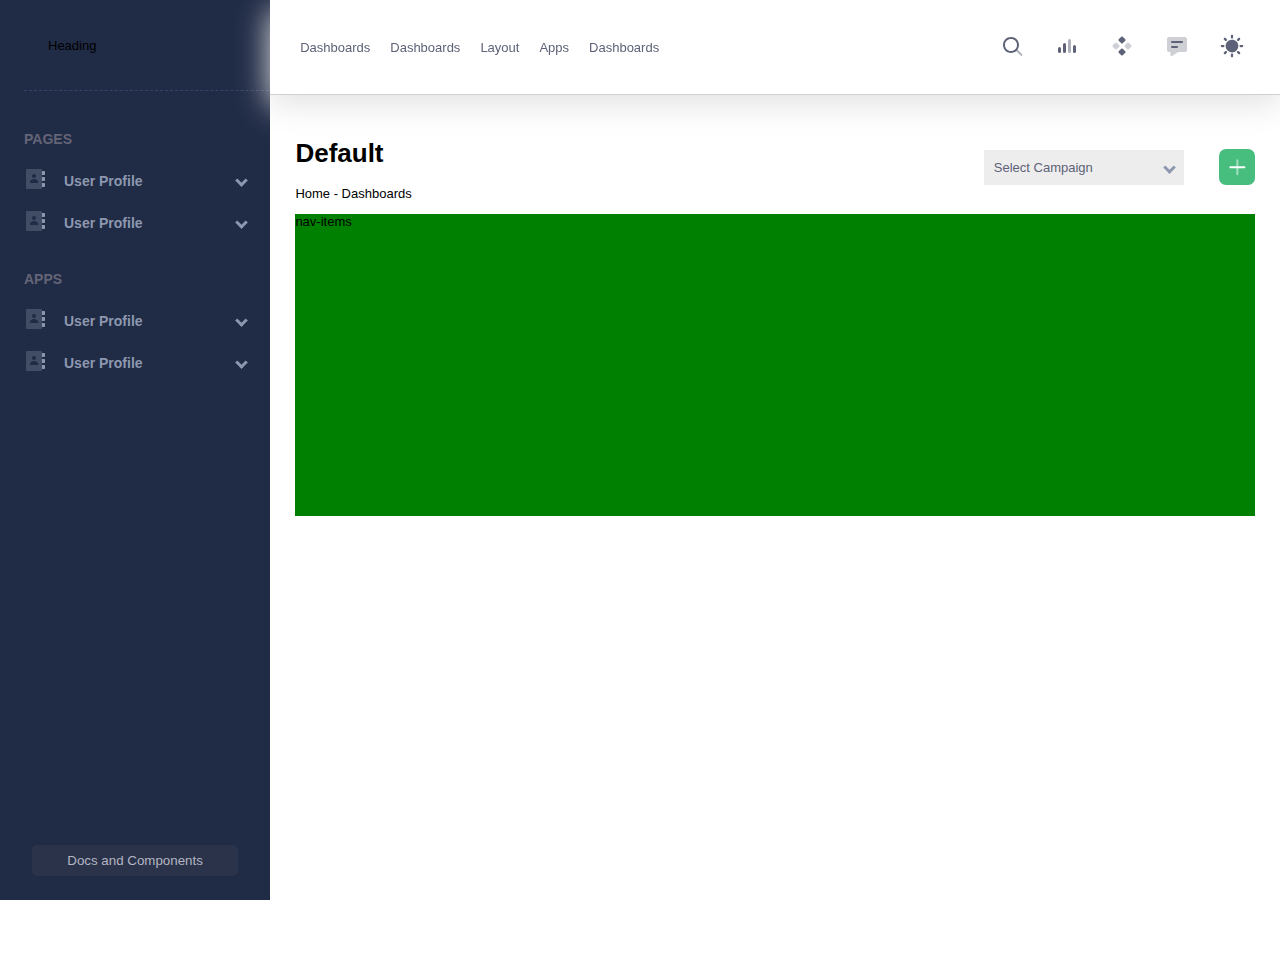
==== main.html @ 7cf52cf7 "commit" ====
<!DOCTYPE html>
<html lang="en">
<head>
    <meta charset="UTF-8">
    <meta http-equiv="X-UA-Compatible" content="IE=edge">
    <meta name="viewport" content="width=device-width, initial-scale=1.0">
    <link rel="stylesheet" href="main.css"> 
    <link rel="stylesheet" href="dropdown.css">
    <title>Document</title>
</head>
<body>
<div class="main">
    <div class="sidebar">
        <div class="sidebar-header">
            Heading
        </div>
        <div class="sidebar-items">
            <div class="sidebar-items set-1">
                <div class="menu-item">
                    <span class="menu-title pt-2">
                        PAGES
                    </span>
                </div>
                <div class="menu-item">
                    <span class="menu-icon-1">
                        <svg width="24" height="24" viewBox="0 0 24 24" fill="none" xmlns="http://www.w3.org/2000/svg">
                            <path d="M20 14H18V10H20C20.6 10 21 10.4 21 11V13C21 13.6 20.6 14 20 14ZM21 19V17C21 16.4 20.6 16 20 16H18V20H20C20.6 20 21 19.6 21 19ZM21 7V5C21 4.4 20.6 4 20 4H18V8H20C20.6 8 21 7.6 21 7Z" fill="currentColor"></path>
                            <path opacity="0.3" d="M17 22H3C2.4 22 2 21.6 2 21V3C2 2.4 2.4 2 3 2H17C17.6 2 18 2.4 18 3V21C18 21.6 17.6 22 17 22ZM10 7C8.9 7 8 7.9 8 9C8 10.1 8.9 11 10 11C11.1 11 12 10.1 12 9C12 7.9 11.1 7 10 7ZM13.3 16C14 16 14.5 15.3 14.3 14.7C13.7 13.2 12 12 10.1 12C8.10001 12 6.49999 13.1 5.89999 14.7C5.59999 15.3 6.19999 16 7.39999 16H13.3Z" fill="currentColor"></path>
                        </svg>
                    </span>
                    <span class="menu-title">
                        User Profile
                    </span>
                    <span class="menu-icon-2">
                        <i class="arrow down"></i>
                    </span>
                </div>
                <div class="menu-item">
                    <span class="menu-icon-1">
                        <svg width="24" height="24" viewBox="0 0 24 24" fill="none" xmlns="http://www.w3.org/2000/svg">
                            <path d="M20 14H18V10H20C20.6 10 21 10.4 21 11V13C21 13.6 20.6 14 20 14ZM21 19V17C21 16.4 20.6 16 20 16H18V20H20C20.6 20 21 19.6 21 19ZM21 7V5C21 4.4 20.6 4 20 4H18V8H20C20.6 8 21 7.6 21 7Z" fill="currentColor"></path>
                            <path opacity="0.3" d="M17 22H3C2.4 22 2 21.6 2 21V3C2 2.4 2.4 2 3 2H17C17.6 2 18 2.4 18 3V21C18 21.6 17.6 22 17 22ZM10 7C8.9 7 8 7.9 8 9C8 10.1 8.9 11 10 11C11.1 11 12 10.1 12 9C12 7.9 11.1 7 10 7ZM13.3 16C14 16 14.5 15.3 14.3 14.7C13.7 13.2 12 12 10.1 12C8.10001 12 6.49999 13.1 5.89999 14.7C5.59999 15.3 6.19999 16 7.39999 16H13.3Z" fill="currentColor"></path>
                        </svg>
                    </span>
                    <span class="menu-title">
                        User Profile
                    </span>
                    <span class="menu-icon-2">
                        <i class="arrow down"></i>
                    </span>
                </div>
            </div>
            <div class="sidebar-items set-2">
                <div class="menu-item">
                    <span class="menu-title pt-2">
                        APPS
                    </span>
                </div>
                <div class="menu-item">
                    <span class="menu-icon-1">
                        <svg width="24" height="24" viewBox="0 0 24 24" fill="none" xmlns="http://www.w3.org/2000/svg">
                            <path d="M20 14H18V10H20C20.6 10 21 10.4 21 11V13C21 13.6 20.6 14 20 14ZM21 19V17C21 16.4 20.6 16 20 16H18V20H20C20.6 20 21 19.6 21 19ZM21 7V5C21 4.4 20.6 4 20 4H18V8H20C20.6 8 21 7.6 21 7Z" fill="currentColor"></path>
                            <path opacity="0.3" d="M17 22H3C2.4 22 2 21.6 2 21V3C2 2.4 2.4 2 3 2H17C17.6 2 18 2.4 18 3V21C18 21.6 17.6 22 17 22ZM10 7C8.9 7 8 7.9 8 9C8 10.1 8.9 11 10 11C11.1 11 12 10.1 12 9C12 7.9 11.1 7 10 7ZM13.3 16C14 16 14.5 15.3 14.3 14.7C13.7 13.2 12 12 10.1 12C8.10001 12 6.49999 13.1 5.89999 14.7C5.59999 15.3 6.19999 16 7.39999 16H13.3Z" fill="currentColor"></path>
                        </svg>
                    </span>
                    <span class="menu-title">
                        User Profile
                    </span>
                    <span class="menu-icon-2">
                        <i class="arrow down"></i>
                    </span>
                </div>
                <div class="menu-item">
                    <span class="menu-icon-1">
                        <svg width="24" height="24" viewBox="0 0 24 24" fill="none" xmlns="http://www.w3.org/2000/svg">
                            <path d="M20 14H18V10H20C20.6 10 21 10.4 21 11V13C21 13.6 20.6 14 20 14ZM21 19V17C21 16.4 20.6 16 20 16H18V20H20C20.6 20 21 19.6 21 19ZM21 7V5C21 4.4 20.6 4 20 4H18V8H20C20.6 8 21 7.6 21 7Z" fill="currentColor"></path>
                            <path opacity="0.3" d="M17 22H3C2.4 22 2 21.6 2 21V3C2 2.4 2.4 2 3 2H17C17.6 2 18 2.4 18 3V21C18 21.6 17.6 22 17 22ZM10 7C8.9 7 8 7.9 8 9C8 10.1 8.9 11 10 11C11.1 11 12 10.1 12 9C12 7.9 11.1 7 10 7ZM13.3 16C14 16 14.5 15.3 14.3 14.7C13.7 13.2 12 12 10.1 12C8.10001 12 6.49999 13.1 5.89999 14.7C5.59999 15.3 6.19999 16 7.39999 16H13.3Z" fill="currentColor"></path>
                        </svg>
                    </span>
                    <span class="menu-title">
                        User Profile
                    </span>
                    <span class="menu-icon-2">
                        <i class="arrow down"></i>
                    </span>
                </div>
            </div>
        </div>
        <div class="sidebar-footer">
            <button>Docs and Components</button>
        </div>
    </div>
<main>
    <nav class="main-header">
        <div class="nav-items">
            <span>
                <a>Dashboards</a>
            </span>
            <span>
                <a>Dashboards</a>
            </span>
            <span>
                <a>Layout</a>
            </span>
            <span>
                <a>Apps</a>
            </span>
            <span>
                <a>Dashboards</a>
            </span>
        </div>
        <div class="menu-icon">
            <div></div>
            <div></div>
            <div></div>
        </div>
        <div class="nav-icons">
            <span>
                <svg width="24" height="24" viewBox="0 0 24 24" fill="none" xmlns="http://www.w3.org/2000/svg">
                    <rect opacity="0.5" x="17.0365" y="15.1223" width="8.15546" height="2" rx="1" transform="rotate(45 17.0365 15.1223)" fill="currentColor"></rect>
                    <path d="M11 19C6.55556 19 3 15.4444 3 11C3 6.55556 6.55556 3 11 3C15.4444 3 19 6.55556 19 11C19 15.4444 15.4444 19 11 19ZM11 5C7.53333 5 5 7.53333 5 11C5 14.4667 7.53333 17 11 17C14.4667 17 17 14.4667 17 11C17 7.53333 14.4667 5 11 5Z" fill="currentColor"></path>
                </svg>
            </span>
            <span>
                <svg width="24" height="24" viewBox="0 0 24 24" fill="none" xmlns="http://www.w3.org/2000/svg">
                    <rect x="8" y="9" width="3" height="10" rx="1.5" fill="currentColor"></rect>
                    <rect opacity="0.5" x="13" y="5" width="3" height="14" rx="1.5" fill="currentColor"></rect>
                    <rect x="18" y="11" width="3" height="8" rx="1.5" fill="currentColor"></rect>
                    <rect x="3" y="13" width="3" height="6" rx="1.5" fill="currentColor"></rect>
                </svg>
            </span>
            <span>
                <svg width="24" height="24" viewBox="0 0 24 24" fill="none" xmlns="http://www.w3.org/2000/svg">
                    <path d="M11.2929 2.70711C11.6834 2.31658 12.3166 2.31658 12.7071 2.70711L15.2929 5.29289C15.6834 5.68342 15.6834 6.31658 15.2929 6.70711L12.7071 9.29289C12.3166 9.68342 11.6834 9.68342 11.2929 9.29289L8.70711 6.70711C8.31658 6.31658 8.31658 5.68342 8.70711 5.29289L11.2929 2.70711Z" fill="currentColor"></path>
                    <path d="M11.2929 14.7071C11.6834 14.3166 12.3166 14.3166 12.7071 14.7071L15.2929 17.2929C15.6834 17.6834 15.6834 18.3166 15.2929 18.7071L12.7071 21.2929C12.3166 21.6834 11.6834 21.6834 11.2929 21.2929L8.70711 18.7071C8.31658 18.3166 8.31658 17.6834 8.70711 17.2929L11.2929 14.7071Z" fill="currentColor"></path>
                    <path opacity="0.3" d="M5.29289 8.70711C5.68342 8.31658 6.31658 8.31658 6.70711 8.70711L9.29289 11.2929C9.68342 11.6834 9.68342 12.3166 9.29289 12.7071L6.70711 15.2929C6.31658 15.6834 5.68342 15.6834 5.29289 15.2929L2.70711 12.7071C2.31658 12.3166 2.31658 11.6834 2.70711 11.2929L5.29289 8.70711Z" fill="currentColor"></path>
                    <path opacity="0.3" d="M17.2929 8.70711C17.6834 8.31658 18.3166 8.31658 18.7071 8.70711L21.2929 11.2929C21.6834 11.6834 21.6834 12.3166 21.2929 12.7071L18.7071 15.2929C18.3166 15.6834 17.6834 15.6834 17.2929 15.2929L14.7071 12.7071C14.3166 12.3166 14.3166 11.6834 14.7071 11.2929L17.2929 8.70711Z" fill="currentColor"></path>
                </svg>
            </span>
            <span>
                <svg width="24" height="24" viewBox="0 0 24 24" fill="none" xmlns="http://www.w3.org/2000/svg">
                    <path opacity="0.3" d="M20 3H4C2.89543 3 2 3.89543 2 5V16C2 17.1046 2.89543 18 4 18H4.5C5.05228 18 5.5 18.4477 5.5 19V21.5052C5.5 22.1441 6.21212 22.5253 6.74376 22.1708L11.4885 19.0077C12.4741 18.3506 13.6321 18 14.8167 18H20C21.1046 18 22 17.1046 22 16V5C22 3.89543 21.1046 3 20 3Z" fill="currentColor"></path>
                    <rect x="6" y="12" width="7" height="2" rx="1" fill="currentColor"></rect>
                    <rect x="6" y="7" width="12" height="2" rx="1" fill="currentColor"></rect>
                </svg>
            </span>
            <span>
                <svg width="24" height="24" viewBox="0 0 24 24" fill="none" xmlns="http://www.w3.org/2000/svg">
                    <path d="M11.9905 5.62598C10.7293 5.62574 9.49646 5.9995 8.44775 6.69997C7.39903 7.40045 6.58159 8.39619 6.09881 9.56126C5.61603 10.7263 5.48958 12.0084 5.73547 13.2453C5.98135 14.4823 6.58852 15.6185 7.48019 16.5104C8.37186 17.4022 9.50798 18.0096 10.7449 18.2557C11.9818 18.5019 13.2639 18.3757 14.429 17.8931C15.5942 17.4106 16.5901 16.5933 17.2908 15.5448C17.9915 14.4962 18.3655 13.2634 18.3655 12.0023C18.3637 10.3119 17.6916 8.69129 16.4964 7.49593C15.3013 6.30056 13.6808 5.62806 11.9905 5.62598Z" fill="currentColor"></path>
                    <path d="M22.1258 10.8771H20.627C20.3286 10.8771 20.0424 10.9956 19.8314 11.2066C19.6204 11.4176 19.5018 11.7038 19.5018 12.0023C19.5018 12.3007 19.6204 12.5869 19.8314 12.7979C20.0424 13.0089 20.3286 13.1274 20.627 13.1274H22.1258C22.4242 13.1274 22.7104 13.0089 22.9214 12.7979C23.1324 12.5869 23.2509 12.3007 23.2509 12.0023C23.2509 11.7038 23.1324 11.4176 22.9214 11.2066C22.7104 10.9956 22.4242 10.8771 22.1258 10.8771Z" fill="currentColor"></path>
                    <path d="M11.9905 19.4995C11.6923 19.5 11.4064 19.6187 11.1956 19.8296C10.9848 20.0405 10.8663 20.3265 10.866 20.6247V22.1249C10.866 22.4231 10.9845 22.7091 11.1953 22.9199C11.4062 23.1308 11.6922 23.2492 11.9904 23.2492C12.2886 23.2492 12.5746 23.1308 12.7854 22.9199C12.9963 22.7091 13.1147 22.4231 13.1147 22.1249V20.6247C13.1145 20.3265 12.996 20.0406 12.7853 19.8296C12.5745 19.6187 12.2887 19.5 11.9905 19.4995Z" fill="currentColor"></path>
                    <path d="M4.49743 12.0023C4.49718 11.704 4.37865 11.4181 4.16785 11.2072C3.95705 10.9962 3.67119 10.8775 3.37298 10.8771H1.87445C1.57603 10.8771 1.28984 10.9956 1.07883 11.2066C0.867812 11.4176 0.749266 11.7038 0.749266 12.0023C0.749266 12.3007 0.867812 12.5869 1.07883 12.7979C1.28984 13.0089 1.57603 13.1274 1.87445 13.1274H3.37299C3.6712 13.127 3.95706 13.0083 4.16785 12.7973C4.37865 12.5864 4.49718 12.3005 4.49743 12.0023Z" fill="currentColor"></path>
                    <path d="M11.9905 4.50058C12.2887 4.50012 12.5745 4.38141 12.7853 4.17048C12.9961 3.95954 13.1147 3.67361 13.1149 3.3754V1.87521C13.1149 1.57701 12.9965 1.29103 12.7856 1.08017C12.5748 0.869313 12.2888 0.750854 11.9906 0.750854C11.6924 0.750854 11.4064 0.869313 11.1955 1.08017C10.9847 1.29103 10.8662 1.57701 10.8662 1.87521V3.3754C10.8664 3.67359 10.9849 3.95952 11.1957 4.17046C11.4065 4.3814 11.6923 4.50012 11.9905 4.50058Z" fill="currentColor"></path>
                    <path d="M18.8857 6.6972L19.9465 5.63642C20.0512 5.53209 20.1343 5.40813 20.1911 5.27163C20.2479 5.13513 20.2772 4.98877 20.2774 4.84093C20.2775 4.69309 20.2485 4.54667 20.192 4.41006C20.1355 4.27344 20.0526 4.14932 19.948 4.04478C19.8435 3.94024 19.7194 3.85734 19.5828 3.80083C19.4462 3.74432 19.2997 3.71531 19.1519 3.71545C19.0041 3.7156 18.8577 3.7449 18.7212 3.80167C18.5847 3.85845 18.4607 3.94159 18.3564 4.04633L17.2956 5.10714C17.1909 5.21147 17.1077 5.33543 17.0509 5.47194C16.9942 5.60844 16.9649 5.7548 16.9647 5.90264C16.9646 6.05048 16.9936 6.19689 17.0501 6.33351C17.1066 6.47012 17.1895 6.59425 17.294 6.69878C17.3986 6.80332 17.5227 6.88621 17.6593 6.94272C17.7959 6.99923 17.9424 7.02824 18.0902 7.02809C18.238 7.02795 18.3844 6.99865 18.5209 6.94187C18.6574 6.88509 18.7814 6.80195 18.8857 6.6972Z" fill="currentColor"></path>
                    <path d="M18.8855 17.3073C18.7812 17.2026 18.6572 17.1195 18.5207 17.0627C18.3843 17.006 18.2379 16.9767 18.0901 16.9766C17.9423 16.9764 17.7959 17.0055 17.6593 17.062C17.5227 17.1185 17.3986 17.2014 17.2941 17.3059C17.1895 17.4104 17.1067 17.5345 17.0501 17.6711C16.9936 17.8077 16.9646 17.9541 16.9648 18.1019C16.9649 18.2497 16.9942 18.3961 17.0509 18.5326C17.1077 18.6691 17.1908 18.793 17.2955 18.8974L18.3563 19.9582C18.4606 20.0629 18.5846 20.146 18.721 20.2027C18.8575 20.2595 19.0039 20.2887 19.1517 20.2889C19.2995 20.289 19.4459 20.26 19.5825 20.2035C19.7191 20.147 19.8432 20.0641 19.9477 19.9595C20.0523 19.855 20.1351 19.7309 20.1916 19.5943C20.2482 19.4577 20.2772 19.3113 20.277 19.1635C20.2769 19.0157 20.2476 18.8694 20.1909 18.7329C20.1341 18.5964 20.051 18.4724 19.9463 18.3681L18.8855 17.3073Z" fill="currentColor"></path>
                    <path d="M5.09528 17.3072L4.0345 18.368C3.92972 18.4723 3.84655 18.5963 3.78974 18.7328C3.73294 18.8693 3.70362 19.0156 3.70346 19.1635C3.7033 19.3114 3.7323 19.4578 3.78881 19.5944C3.84532 19.7311 3.92822 19.8552 4.03277 19.9598C4.13732 20.0643 4.26147 20.1472 4.3981 20.2037C4.53473 20.2602 4.68117 20.2892 4.82902 20.2891C4.97688 20.2889 5.12325 20.2596 5.25976 20.2028C5.39627 20.146 5.52024 20.0628 5.62456 19.958L6.68536 18.8973C6.79007 18.7929 6.87318 18.6689 6.92993 18.5325C6.98667 18.396 7.01595 18.2496 7.01608 18.1018C7.01621 17.954 6.98719 17.8076 6.93068 17.671C6.87417 17.5344 6.79129 17.4103 6.68676 17.3058C6.58224 17.2012 6.45813 17.1183 6.32153 17.0618C6.18494 17.0053 6.03855 16.9763 5.89073 16.9764C5.74291 16.9766 5.59657 17.0058 5.46007 17.0626C5.32358 17.1193 5.19962 17.2024 5.09528 17.3072Z" fill="currentColor"></path>
                    <path d="M5.09541 6.69715C5.19979 6.8017 5.32374 6.88466 5.4602 6.94128C5.59665 6.9979 5.74292 7.02708 5.89065 7.02714C6.03839 7.0272 6.18469 6.99815 6.32119 6.94164C6.45769 6.88514 6.58171 6.80228 6.68618 6.69782C6.79064 6.59336 6.87349 6.46933 6.93 6.33283C6.9865 6.19633 7.01556 6.05003 7.01549 5.9023C7.01543 5.75457 6.98625 5.60829 6.92963 5.47184C6.87301 5.33539 6.79005 5.21143 6.6855 5.10706L5.6247 4.04626C5.5204 3.94137 5.39643 3.8581 5.25989 3.80121C5.12335 3.74432 4.97692 3.71493 4.82901 3.71472C4.68109 3.71452 4.53458 3.7435 4.39789 3.80001C4.26119 3.85652 4.13699 3.93945 4.03239 4.04404C3.9278 4.14864 3.84487 4.27284 3.78836 4.40954C3.73185 4.54624 3.70287 4.69274 3.70308 4.84066C3.70329 4.98858 3.73268 5.135 3.78957 5.27154C3.84646 5.40808 3.92974 5.53205 4.03462 5.63635L5.09541 6.69715Z" fill="currentColor"></path>
                </svg>
            </span>
        </div>
    </nav>
    <div class="app-container">
        <div class="app-header">
            <div>
                <h1>Default</h1>
                <p>Home - Dashboards</p>
            </div>
            <div class="app-header-2">
                <div class="select-drp" onclick="myFunction()">
                    Select Campaign
                    <i class="arrow down"></i>
                    <div id="myDropdown" class="dropdown-content">
                        <a href="#home">Home</a>
                        <a href="#about">About</a>
                        <a href="#contact">Contact</a>
                     </div>
                </div>
                <div class="plus-icon">
                    <svg width="24" height="24" viewBox="0 0 24 24" fill="none" xmlns="http://www.w3.org/2000/svg">
                        <rect opacity="0.5" x="11.364" y="20.364" width="16" height="2" rx="1" transform="rotate(-90 11.364 20.364)" fill="currentColor"></rect>
                        <rect x="4.36396" y="11.364" width="16" height="2" rx="1" fill="currentColor"></rect>
                    </svg>
                </div>
            </div>
        </div>
        <div class="app-content">
            <div class="card">
                nav-items
            </div>
        </div>
    </div>
</main>
</div>
<script src="main.js"></script>
</body>
</html>
---- main.css ----
html {
    width: 100%;
    height: 100%;
}

body {
    box-sizing: border-box;
    margin: 0;
    width: 100%;
    height: 100%;
    -webkit-font-smoothing: antialiased;
    -moz-osx-font-smoothing: grayscale;
    font-size: 13px !important;
    font-weight: 400;
    font-family: Inter, Helvetica, "sans-serif";
}

.main {
    height: 100%;
    width: 100%;
    display: flex;
}

main {
    height: 100%;
    width: 100%;
    display: flex;
    flex-direction: column;
}
.main-header {
    height: 12.5%;
    background-color: #FFFFFF;
    box-shadow: 0px 10px 30px 0px #e3e3e3;
    border-bottom: 1px solid rgb(209, 208, 208);
    display: flex;
    justify-content: space-between;
    align-items: center;
    padding-left: 30px;
    padding-right: 30px;
    color: #5E6278;
    position: sticky;
    top: 0;
}

.nav-items {
    display: flex;
    gap: 20px;
}

.nav-icons {
    display: flex;
    gap: 19px;
}

.nav-icons span {
    cursor: pointer;
    padding: 6px;
}

.nav-icons span:hover {
    background-color: rgb(216, 216, 216);
    border-radius: 5px;
}

.nav-icons span svg:hover {
    color: blue;
}

.sidebar {
    background-color: #202B46;
    width: 22%;
    position: relative;
    padding-left: 1.5rem;
    padding-right: 1.5rem;
}

.sidebar-header {
    /* position: absolute;
    top: 0;
    right: 0;
    left: 0; */
    height: 10%;
    border-bottom: 1px dashed #33446C;
    width: 100%;
    display: flex;
    align-items: center;
    justify-content: space-between;
    padding: 0 1.5rem;
}

.sidebar-footer {
    position: absolute;
    bottom: 0;
    right: 0;
    width: 100%;
    text-align: center;
    padding: 1.5rem 0px;
    background-color:  #202B46;;
}

.sidebar-footer button {
    padding: 0.5rem 2.2rem;
    color: #B5B5C3;
    border: none;
    border-radius: 5px;
    background-color: rgba(63, 66, 84, 0.35);
}


.sidebar-items {
    color: #8D98AF;
    display: grid;
    gap: 15px;
    margin-top: 20px;
}

.menu-icon-1 {
    align-self: center;
    margin-right: 1rem;
}

.menu-icon-2 {
    margin-left: auto;
}

.menu-item {
    display: flex;
    align-items: center;
}

.menu-title {
    font-weight: 600;
    font-size: 14px;
}

.arrow {
    border: solid #8D98AF;
    border-width: 0 3px 3px 0;
    display: inline-block;
    padding: 3px;
}

.up {
    transform: rotate(-135deg);
    -webkit-transform: rotate(-135deg);
}
  
.down {
    transform: rotate(45deg);
    -webkit-transform: rotate(45deg);
}

.pt-2 {
    color: #646477;
    margin-bottom: 5px;
}

.app-container {
    padding: 2.5%;
    height: 100%;
}

.app-header {
    display: flex;
    justify-content: space-between;
}

.app-header-2 {
    display: flex;
    align-items: center;
    justify-content: flex-end;
}

.select-drp {
    position: relative;
    margin-right: 35px;
    width: 180px;
    display: flex;
    justify-content: space-between;
    padding: 10px;
    background: #ededed;
    color: #5E6278;
    cursor: pointer;
}

.select-drp i {
    align-self: center;
}

.plus-icon {
    height: 36px;
    width: 36px;
    border-radius: 7px;
    background-color: #47BE7D;
    color: white;
    display: grid;
    place-items: center;
}

.app-content {
    height: 100%;
}

.card {
    height: 40%;
    background-color: green;
}


@media (max-width: 900px) {
    .sidebar {
        position: absolute;
        left: 0;
        top: 0;
        z-index: 10;
        bottom: 0;
        width: 75%;
        display: none;
    }
    .sidebar-header {
        display: none;
    }
    .nav-items {
        display: none;
    }
}
---- dropdown.css ----
.dropdown {
    position: relative;
    display: inline-block;
  }
  
  .dropdown-content {
    display: none;
    position: absolute;
    background-color: #f1f1f1;
    min-width: 160px;
    overflow: auto;
    box-shadow: 0px 8px 16px 0px rgba(0,0,0,0.2);
    z-index: 1;
    left: 0;
    width: 100%;
    top: 100%;
  }
  
  .dropdown-content a {
    color: black;
    padding: 12px 16px;
    text-decoration: none;
    display: block;
  }
  
  .dropdown a:hover {background-color: #ddd;}
.show {
    display: block;
}
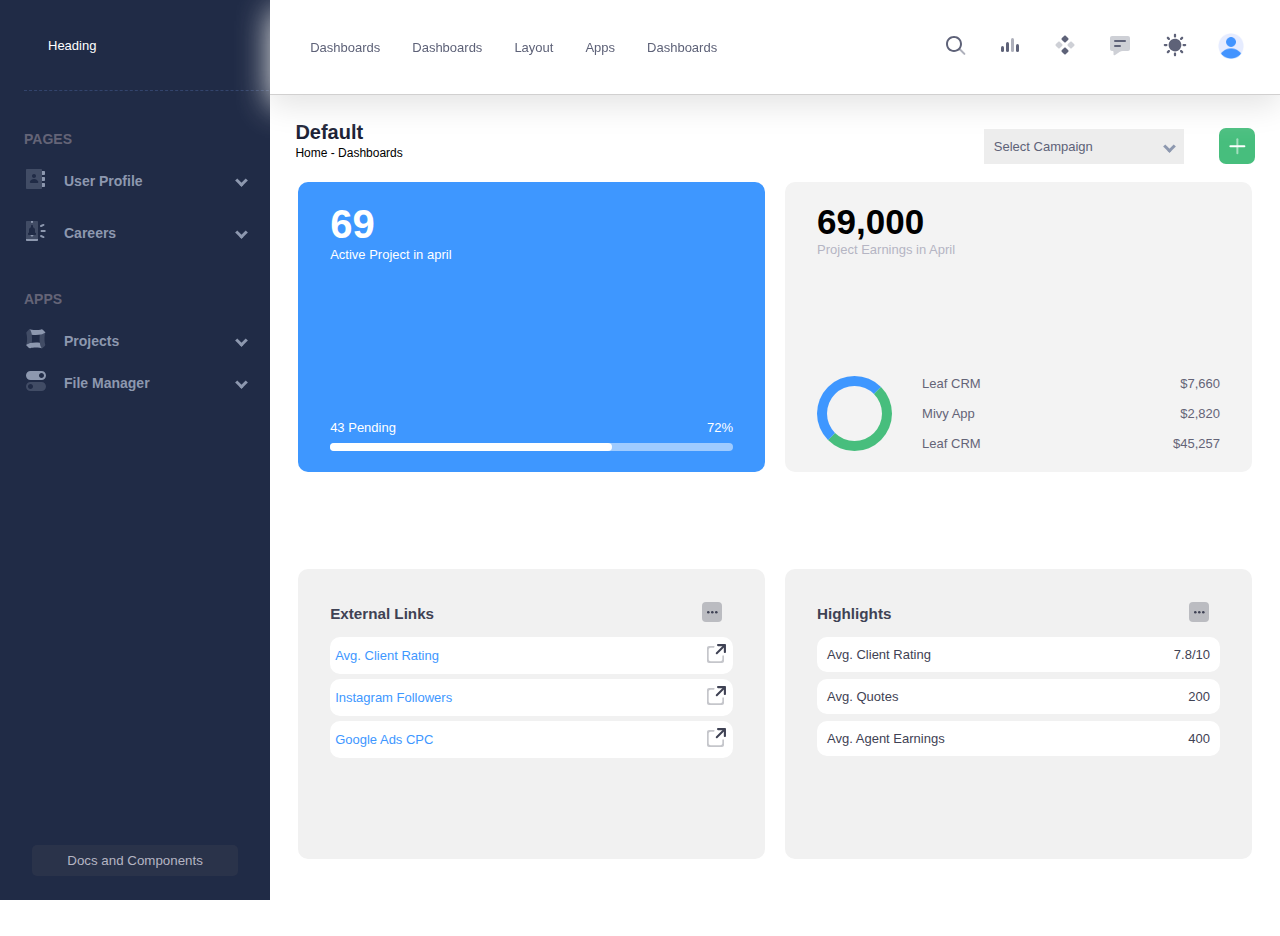
==== commit fade94c8: "commit" ====
--- a/main.html
+++ b/main.html
@@ -5,14 +5,15 @@
     <meta http-equiv="X-UA-Compatible" content="IE=edge">
     <meta name="viewport" content="width=device-width, initial-scale=1.0">
     <link rel="stylesheet" href="main.css"> 
-    <link rel="stylesheet" href="dropdown.css">
+    <link rel="stylesheet" href="utility.css">
+    <link rel="stylesheet" href="cards.css">
     <title>Document</title>
 </head>
 <body>
 <div class="main">
     <div class="sidebar">
         <div class="sidebar-header">
-            Heading
+            Heading<div class="close-side">X</div>
         </div>
         <div class="sidebar-items">
             <div class="sidebar-items set-1">
@@ -21,7 +22,8 @@
                         PAGES
                     </span>
                 </div>
-                <div class="menu-item">
+                <div class="menu-item-outer">
+                <div class="menu-item item-1">
                     <span class="menu-icon-1">
                         <svg width="24" height="24" viewBox="0 0 24 24" fill="none" xmlns="http://www.w3.org/2000/svg">
                             <path d="M20 14H18V10H20C20.6 10 21 10.4 21 11V13C21 13.6 20.6 14 20 14ZM21 19V17C21 16.4 20.6 16 20 16H18V20H20C20.6 20 21 19.6 21 19ZM21 7V5C21 4.4 20.6 4 20 4H18V8H20C20.6 8 21 7.6 21 7Z" fill="currentColor"></path>
@@ -35,19 +37,28 @@
                         <i class="arrow down"></i>
                     </span>
                 </div>
-                <div class="menu-item">
-                    <span class="menu-icon-1">
-                        <svg width="24" height="24" viewBox="0 0 24 24" fill="none" xmlns="http://www.w3.org/2000/svg">
-                            <path d="M20 14H18V10H20C20.6 10 21 10.4 21 11V13C21 13.6 20.6 14 20 14ZM21 19V17C21 16.4 20.6 16 20 16H18V20H20C20.6 20 21 19.6 21 19ZM21 7V5C21 4.4 20.6 4 20 4H18V8H20C20.6 8 21 7.6 21 7Z" fill="currentColor"></path>
-                            <path opacity="0.3" d="M17 22H3C2.4 22 2 21.6 2 21V3C2 2.4 2.4 2 3 2H17C17.6 2 18 2.4 18 3V21C18 21.6 17.6 22 17 22ZM10 7C8.9 7 8 7.9 8 9C8 10.1 8.9 11 10 11C11.1 11 12 10.1 12 9C12 7.9 11.1 7 10 7ZM13.3 16C14 16 14.5 15.3 14.3 14.7C13.7 13.2 12 12 10.1 12C8.10001 12 6.49999 13.1 5.89999 14.7C5.59999 15.3 6.19999 16 7.39999 16H13.3Z" fill="currentColor"></path>
-                        </svg>
-                    </span>
-                    <span class="menu-title">
-                        User Profile
-                    </span>
-                    <span class="menu-icon-2">
-                        <i class="arrow down"></i>
-                    </span>
+                <div class="menu-drop-items-1">
+                    <div>Overview</div>
+                </div>
+                </div>
+                <div class="menu-item-outer">
+                    <div class="menu-item item-2">
+                        <span class="menu-icon-1">
+                            <svg width="24" height="24" viewBox="0 0 24 24" fill="none" xmlns="http://www.w3.org/2000/svg">
+                                <path opacity="0.3" d="M14 3V20H2V3C2 2.4 2.4 2 3 2H13C13.6 2 14 2.4 14 3ZM11 13V11C11 9.7 10.2 8.59995 9 8.19995V7C9 6.4 8.6 6 8 6C7.4 6 7 6.4 7 7V8.19995C5.8 8.59995 5 9.7 5 11V13C5 13.6 4.6 14 4 14V15C4 15.6 4.4 16 5 16H11C11.6 16 12 15.6 12 15V14C11.4 14 11 13.6 11 13Z" fill="currentColor"></path>
+                                <path d="M2 20H14V21C14 21.6 13.6 22 13 22H3C2.4 22 2 21.6 2 21V20ZM9 3V2H7V3C7 3.6 7.4 4 8 4C8.6 4 9 3.6 9 3ZM6.5 16C6.5 16.8 7.2 17.5 8 17.5C8.8 17.5 9.5 16.8 9.5 16H6.5ZM21.7 12C21.7 11.4 21.3 11 20.7 11H17.6C17 11 16.6 11.4 16.6 12C16.6 12.6 17 13 17.6 13H20.7C21.2 13 21.7 12.6 21.7 12ZM17 8C16.6 8 16.2 7.80002 16.1 7.40002C15.9 6.90002 16.1 6.29998 16.6 6.09998L19.1 5C19.6 4.8 20.2 5 20.4 5.5C20.6 6 20.4 6.60005 19.9 6.80005L17.4 7.90002C17.3 8.00002 17.1 8 17 8ZM19.5 19.1C19.4 19.1 19.2 19.1 19.1 19L16.6 17.9C16.1 17.7 15.9 17.1 16.1 16.6C16.3 16.1 16.9 15.9 17.4 16.1L19.9 17.2C20.4 17.4 20.6 18 20.4 18.5C20.2 18.9 19.9 19.1 19.5 19.1Z" fill="currentColor"></path>
+                            </svg>
+                        </span>
+                        <span class="menu-title">
+                            Careers
+                        </span>
+                        <span class="menu-icon-2">
+                            <i class="arrow down"></i>
+                        </span>
+                    </div>
+                    <div class="menu-drop-items-1">
+                        
+                    </div>
                 </div>
             </div>
             <div class="sidebar-items set-2">
@@ -59,12 +70,12 @@
                 <div class="menu-item">
                     <span class="menu-icon-1">
                         <svg width="24" height="24" viewBox="0 0 24 24" fill="none" xmlns="http://www.w3.org/2000/svg">
-                            <path d="M20 14H18V10H20C20.6 10 21 10.4 21 11V13C21 13.6 20.6 14 20 14ZM21 19V17C21 16.4 20.6 16 20 16H18V20H20C20.6 20 21 19.6 21 19ZM21 7V5C21 4.4 20.6 4 20 4H18V8H20C20.6 8 21 7.6 21 7Z" fill="currentColor"></path>
-                            <path opacity="0.3" d="M17 22H3C2.4 22 2 21.6 2 21V3C2 2.4 2.4 2 3 2H17C17.6 2 18 2.4 18 3V21C18 21.6 17.6 22 17 22ZM10 7C8.9 7 8 7.9 8 9C8 10.1 8.9 11 10 11C11.1 11 12 10.1 12 9C12 7.9 11.1 7 10 7ZM13.3 16C14 16 14.5 15.3 14.3 14.7C13.7 13.2 12 12 10.1 12C8.10001 12 6.49999 13.1 5.89999 14.7C5.59999 15.3 6.19999 16 7.39999 16H13.3Z" fill="currentColor"></path>
+                            <path d="M18 21.6C16.6 20.4 9.1 20.3 6.3 21.2C5.7 21.4 5.1 21.2 4.7 20.8L2 18C4.2 15.8 10.8 15.1 15.8 15.8C16.2 18.3 17 20.5 18 21.6ZM18.8 2.8C18.4 2.4 17.8 2.20001 17.2 2.40001C14.4 3.30001 6.9 3.2 5.5 2C6.8 3.3 7.4 5.5 7.7 7.7C9 7.9 10.3 8 11.7 8C15.8 8 19.8 7.2 21.5 5.5L18.8 2.8Z" fill="currentColor"></path>
+                            <path opacity="0.3" d="M21.2 17.3C21.4 17.9 21.2 18.5 20.8 18.9L18 21.6C15.8 19.4 15.1 12.8 15.8 7.8C18.3 7.4 20.4 6.70001 21.5 5.60001C20.4 7.00001 20.2 14.5 21.2 17.3ZM8 11.7C8 9 7.7 4.2 5.5 2L2.8 4.8C2.4 5.2 2.2 5.80001 2.4 6.40001C2.7 7.40001 3.00001 9.2 3.10001 11.7C3.10001 15.5 2.40001 17.6 2.10001 18C3.20001 16.9 5.3 16.2 7.8 15.8C8 14.2 8 12.7 8 11.7Z" fill="currentColor"></path>
                         </svg>
                     </span>
                     <span class="menu-title">
-                        User Profile
+                        Projects
                     </span>
                     <span class="menu-icon-2">
                         <i class="arrow down"></i>
@@ -73,12 +84,12 @@
                 <div class="menu-item">
                     <span class="menu-icon-1">
                         <svg width="24" height="24" viewBox="0 0 24 24" fill="none" xmlns="http://www.w3.org/2000/svg">
-                            <path d="M20 14H18V10H20C20.6 10 21 10.4 21 11V13C21 13.6 20.6 14 20 14ZM21 19V17C21 16.4 20.6 16 20 16H18V20H20C20.6 20 21 19.6 21 19ZM21 7V5C21 4.4 20.6 4 20 4H18V8H20C20.6 8 21 7.6 21 7Z" fill="currentColor"></path>
-                            <path opacity="0.3" d="M17 22H3C2.4 22 2 21.6 2 21V3C2 2.4 2.4 2 3 2H17C17.6 2 18 2.4 18 3V21C18 21.6 17.6 22 17 22ZM10 7C8.9 7 8 7.9 8 9C8 10.1 8.9 11 10 11C11.1 11 12 10.1 12 9C12 7.9 11.1 7 10 7ZM13.3 16C14 16 14.5 15.3 14.3 14.7C13.7 13.2 12 12 10.1 12C8.10001 12 6.49999 13.1 5.89999 14.7C5.59999 15.3 6.19999 16 7.39999 16H13.3Z" fill="currentColor"></path>
+                            <path d="M17.5 11H6.5C4 11 2 9 2 6.5C2 4 4 2 6.5 2H17.5C20 2 22 4 22 6.5C22 9 20 11 17.5 11ZM15 6.5C15 7.9 16.1 9 17.5 9C18.9 9 20 7.9 20 6.5C20 5.1 18.9 4 17.5 4C16.1 4 15 5.1 15 6.5Z" fill="currentColor"></path>
+                            <path opacity="0.3" d="M17.5 22H6.5C4 22 2 20 2 17.5C2 15 4 13 6.5 13H17.5C20 13 22 15 22 17.5C22 20 20 22 17.5 22ZM4 17.5C4 18.9 5.1 20 6.5 20C7.9 20 9 18.9 9 17.5C9 16.1 7.9 15 6.5 15C5.1 15 4 16.1 4 17.5Z" fill="currentColor"></path>
                         </svg>
                     </span>
                     <span class="menu-title">
-                        User Profile
+                        File Manager
                     </span>
                     <span class="menu-icon-2">
                         <i class="arrow down"></i>
@@ -93,23 +104,38 @@
 <main>
     <nav class="main-header">
         <div class="nav-items">
-            <span>
+            <span class="nav-dashboards">
                 <a>Dashboards</a>
+                <div id="myDropdown" class="dropdown-content">
+                    <a>Twitter Campaign</a>
+                    <a>Facebook Campaign</a>
+                    <a>Adword Campaign</a>
+                 </div>
             </span>
             <span>
                 <a>Dashboards</a>
             </span>
-            <span>
+            <span class="nav-layout">
                 <a>Layout</a>
-            </span>
-            <span>
+                <div id="myDropdown" class="dropdown-content">
+                    <a>Twitter Campaign</a>
+                    <a>Facebook Campaign</a>
+                    <a>Adword Campaign</a>
+                 </div>
+            </span>
+            <span class="nav-apps">
                 <a>Apps</a>
+                <div id="myDropdown" class="dropdown-content">
+                    <a>Twitter Campaign</a>
+                    <a>Facebook Campaign</a>
+                    <a>Adword Campaign</a>
+                 </div>
             </span>
             <span>
                 <a>Dashboards</a>
             </span>
         </div>
-        <div class="menu-icon">
+        <div class="menu-icon" onclick="openSidebar()">
             <div></div>
             <div></div>
             <div></div>
@@ -144,7 +170,7 @@
                     <rect x="6" y="7" width="12" height="2" rx="1" fill="currentColor"></rect>
                 </svg>
             </span>
-            <span>
+            <span onclick="myFunction2()" class="dark-mode">
                 <svg width="24" height="24" viewBox="0 0 24 24" fill="none" xmlns="http://www.w3.org/2000/svg">
                     <path d="M11.9905 5.62598C10.7293 5.62574 9.49646 5.9995 8.44775 6.69997C7.39903 7.40045 6.58159 8.39619 6.09881 9.56126C5.61603 10.7263 5.48958 12.0084 5.73547 13.2453C5.98135 14.4823 6.58852 15.6185 7.48019 16.5104C8.37186 17.4022 9.50798 18.0096 10.7449 18.2557C11.9818 18.5019 13.2639 18.3757 14.429 17.8931C15.5942 17.4106 16.5901 16.5933 17.2908 15.5448C17.9915 14.4962 18.3655 13.2634 18.3655 12.0023C18.3637 10.3119 17.6916 8.69129 16.4964 7.49593C15.3013 6.30056 13.6808 5.62806 11.9905 5.62598Z" fill="currentColor"></path>
                     <path d="M22.1258 10.8771H20.627C20.3286 10.8771 20.0424 10.9956 19.8314 11.2066C19.6204 11.4176 19.5018 11.7038 19.5018 12.0023C19.5018 12.3007 19.6204 12.5869 19.8314 12.7979C20.0424 13.0089 20.3286 13.1274 20.627 13.1274H22.1258C22.4242 13.1274 22.7104 13.0089 22.9214 12.7979C23.1324 12.5869 23.2509 12.3007 23.2509 12.0023C23.2509 11.7038 23.1324 11.4176 22.9214 11.2066C22.7104 10.9956 22.4242 10.8771 22.1258 10.8771Z" fill="currentColor"></path>
@@ -154,8 +180,16 @@
                     <path d="M18.8857 6.6972L19.9465 5.63642C20.0512 5.53209 20.1343 5.40813 20.1911 5.27163C20.2479 5.13513 20.2772 4.98877 20.2774 4.84093C20.2775 4.69309 20.2485 4.54667 20.192 4.41006C20.1355 4.27344 20.0526 4.14932 19.948 4.04478C19.8435 3.94024 19.7194 3.85734 19.5828 3.80083C19.4462 3.74432 19.2997 3.71531 19.1519 3.71545C19.0041 3.7156 18.8577 3.7449 18.7212 3.80167C18.5847 3.85845 18.4607 3.94159 18.3564 4.04633L17.2956 5.10714C17.1909 5.21147 17.1077 5.33543 17.0509 5.47194C16.9942 5.60844 16.9649 5.7548 16.9647 5.90264C16.9646 6.05048 16.9936 6.19689 17.0501 6.33351C17.1066 6.47012 17.1895 6.59425 17.294 6.69878C17.3986 6.80332 17.5227 6.88621 17.6593 6.94272C17.7959 6.99923 17.9424 7.02824 18.0902 7.02809C18.238 7.02795 18.3844 6.99865 18.5209 6.94187C18.6574 6.88509 18.7814 6.80195 18.8857 6.6972Z" fill="currentColor"></path>
                     <path d="M18.8855 17.3073C18.7812 17.2026 18.6572 17.1195 18.5207 17.0627C18.3843 17.006 18.2379 16.9767 18.0901 16.9766C17.9423 16.9764 17.7959 17.0055 17.6593 17.062C17.5227 17.1185 17.3986 17.2014 17.2941 17.3059C17.1895 17.4104 17.1067 17.5345 17.0501 17.6711C16.9936 17.8077 16.9646 17.9541 16.9648 18.1019C16.9649 18.2497 16.9942 18.3961 17.0509 18.5326C17.1077 18.6691 17.1908 18.793 17.2955 18.8974L18.3563 19.9582C18.4606 20.0629 18.5846 20.146 18.721 20.2027C18.8575 20.2595 19.0039 20.2887 19.1517 20.2889C19.2995 20.289 19.4459 20.26 19.5825 20.2035C19.7191 20.147 19.8432 20.0641 19.9477 19.9595C20.0523 19.855 20.1351 19.7309 20.1916 19.5943C20.2482 19.4577 20.2772 19.3113 20.277 19.1635C20.2769 19.0157 20.2476 18.8694 20.1909 18.7329C20.1341 18.5964 20.051 18.4724 19.9463 18.3681L18.8855 17.3073Z" fill="currentColor"></path>
                     <path d="M5.09528 17.3072L4.0345 18.368C3.92972 18.4723 3.84655 18.5963 3.78974 18.7328C3.73294 18.8693 3.70362 19.0156 3.70346 19.1635C3.7033 19.3114 3.7323 19.4578 3.78881 19.5944C3.84532 19.7311 3.92822 19.8552 4.03277 19.9598C4.13732 20.0643 4.26147 20.1472 4.3981 20.2037C4.53473 20.2602 4.68117 20.2892 4.82902 20.2891C4.97688 20.2889 5.12325 20.2596 5.25976 20.2028C5.39627 20.146 5.52024 20.0628 5.62456 19.958L6.68536 18.8973C6.79007 18.7929 6.87318 18.6689 6.92993 18.5325C6.98667 18.396 7.01595 18.2496 7.01608 18.1018C7.01621 17.954 6.98719 17.8076 6.93068 17.671C6.87417 17.5344 6.79129 17.4103 6.68676 17.3058C6.58224 17.2012 6.45813 17.1183 6.32153 17.0618C6.18494 17.0053 6.03855 16.9763 5.89073 16.9764C5.74291 16.9766 5.59657 17.0058 5.46007 17.0626C5.32358 17.1193 5.19962 17.2024 5.09528 17.3072Z" fill="currentColor"></path>
-                    <path d="M5.09541 6.69715C5.19979 6.8017 5.32374 6.88466 5.4602 6.94128C5.59665 6.9979 5.74292 7.02708 5.89065 7.02714C6.03839 7.0272 6.18469 6.99815 6.32119 6.94164C6.45769 6.88514 6.58171 6.80228 6.68618 6.69782C6.79064 6.59336 6.87349 6.46933 6.93 6.33283C6.9865 6.19633 7.01556 6.05003 7.01549 5.9023C7.01543 5.75457 6.98625 5.60829 6.92963 5.47184C6.87301 5.33539 6.79005 5.21143 6.6855 5.10706L5.6247 4.04626C5.5204 3.94137 5.39643 3.8581 5.25989 3.80121C5.12335 3.74432 4.97692 3.71493 4.82901 3.71472C4.68109 3.71452 4.53458 3.7435 4.39789 3.80001C4.26119 3.85652 4.13699 3.93945 4.03239 4.04404C3.9278 4.14864 3.84487 4.27284 3.78836 4.40954C3.73185 4.54624 3.70287 4.69274 3.70308 4.84066C3.70329 4.98858 3.73268 5.135 3.78957 5.27154C3.84646 5.40808 3.92974 5.53205 4.03462 5.63635L5.09541 6.69715Z" fill="currentColor"></path>
-                </svg>
+                    <path d="M5.09541 6.69715C5.19979 6.8017 5.32374 6.88466 5.4602 6.94128C5.59665 6.9979 5.74292 7.02708 5.89065 7.02714C6.03839 7.0272 6.18469 6.99815 6.32119 6.94164C6.45769 6.88514 6.58171 6.80228 6.68618 6.69782C6.79064 6.59336 6.87349 6.46933 6.93 6.33283C6.9865 6.19633 7.01556 6.05003 7.01549 5.9023C7.01543 5.75457 6.98625 5.60829 6.92963 5.47184C6.87301 5.33539 6.79005 5.21143 6.6855 5.10706L5.6247 4.04626C5.5204 3.94137 5.39643 3.8581 5.25989 3.80121C5.12335 3.74432 4.97692 3.71493 4.82901 3.71472C4.68109 3.71452 4.53458 3.7435 4.39789 3.80001C4.26119 3.85652 4.13699 3.93945 4.03239 4.04404C3.9278 4.14864 3.84487 4.27284 3.78836 4.40954C3.73185 4.54624 3.70287 4.69274 3.70308 4.84066C3.70329 4.98858 3.73268 5.135 3.78957 5.27154C3.84646 5.40808 3.92974 5.53205 4.03462 5.63635L5.09541 6.69715Z" fill="currentColor"></path>  
+                </svg>       
+                <div id="myDropdown2" class="dropdown-content">
+                    <a>Twitter Campaign</a>
+                    <a>Facebook Campaign</a>
+                    <a>Adword Campaign</a>
+                 </div>
+            </span>
+            <span class="profile-img">
+                <img src="./assets/user.png"/>
             </span>
         </div>
     </nav>
@@ -170,9 +204,9 @@
                     Select Campaign
                     <i class="arrow down"></i>
                     <div id="myDropdown" class="dropdown-content">
-                        <a href="#home">Home</a>
-                        <a href="#about">About</a>
-                        <a href="#contact">Contact</a>
+                        <a>Twitter Campaign</a>
+                        <a>Facebook Campaign</a>
+                        <a>Adword Campaign</a>
                      </div>
                 </div>
                 <div class="plus-icon">
@@ -184,8 +218,125 @@
             </div>
         </div>
         <div class="app-content">
-            <div class="card">
-                nav-items
+            <div class="card first-card">
+                <div class="card-heading">
+                    <div class="card-heading-num">69</div>
+                    <div class="card-heading-text">Active Project in april</div>
+                </div>
+                <div class="card-content">
+                    <div class="flex flex-bet">
+                        <div>43 Pending</div> 
+                        <div>72%</div>
+                    </div>
+                    <div class="p-bar">
+                        <div></div>
+                    </div>
+                </div>
+            </div>
+            <div class="card second-card">
+            <div class="scardheader">
+                <div>69,000</div>
+                <div>Project Earnings in April</div>
+            </div>
+            <div class="scardfooter">
+                <div class="slowerl">
+                    <div>
+
+                    </div>
+                </div>
+                <div class="slowerr">
+                    <div>
+                        <span>Leaf CRM</span>  
+                        <span>$7,660</span>
+                    </div>
+                    <div>
+                        <span> Mivy App </span> 
+                        <span>$2,820</span>
+                    </div>
+                    <div>
+                        <span>Leaf CRM</span>  
+                        <span>$45,257</span>   
+                    </div>
+                </div>
+            </div>
+            </div>
+            <div class="card third-card">
+                <div class="thead">
+                    <h3>External Links</h3>
+                    <span>
+                    <svg width="24" height="24" viewBox="0 0 24 24" fill="none" xmlns="http://www.w3.org/2000/svg">
+                        <rect opacity="0.3" x="2" y="2" width="20" height="20" rx="4" fill="currentColor"></rect>
+                        <rect x="11" y="11" width="2.6" height="2.6" rx="1.3" fill="currentColor"></rect>
+                        <rect x="15" y="11" width="2.6" height="2.6" rx="1.3" fill="currentColor"></rect>
+                        <rect x="7" y="11" width="2.6" height="2.6" rx="1.3" fill="currentColor"></rect>
+                    </svg>
+                </span>
+                </div>
+                <div class="tlinks">
+                    <div>
+                        <a>Avg. Client Rating</a>
+                        <span>
+                            <svg width="24" height="24" viewBox="0 0 24 24" fill="none" xmlns="http://www.w3.org/2000/svg">
+                                <path opacity="0.3" d="M4.7 17.3V7.7C4.7 6.59543 5.59543 5.7 6.7 5.7H9.8C10.2694 5.7 10.65 5.31944 10.65 4.85C10.65 4.38056 10.2694 4 9.8 4H5C3.89543 4 3 4.89543 3 6V19C3 20.1046 3.89543 21 5 21H18C19.1046 21 20 20.1046 20 19V14.2C20 13.7306 19.6194 13.35 19.15 13.35C18.6806 13.35 18.3 13.7306 18.3 14.2V17.3C18.3 18.4046 17.4046 19.3 16.3 19.3H6.7C5.59543 19.3 4.7 18.4046 4.7 17.3Z" fill="currentColor"></path>
+                                <rect x="21.9497" y="3.46448" width="13" height="2" rx="1" transform="rotate(135 21.9497 3.46448)" fill="currentColor"></rect>
+                                <path d="M19.8284 4.97161L19.8284 9.93937C19.8284 10.5252 20.3033 11 20.8891 11C21.4749 11 21.9497 10.5252 21.9497 9.93937L21.9497 3.05029C21.9497 2.498 21.502 2.05028 20.9497 2.05028L14.0607 2.05027C13.4749 2.05027 13 2.52514 13 3.11094C13 3.69673 13.4749 4.17161 14.0607 4.17161L19.0284 4.17161C19.4702 4.17161 19.8284 4.52978 19.8284 4.97161Z" fill="currentColor"></path>
+                            </svg>
+                        </span>
+                    </div>
+                    <div>
+                        <a>Instagram Followers</a>
+                        <span>
+                            <svg width="24" height="24" viewBox="0 0 24 24" fill="none" xmlns="http://www.w3.org/2000/svg">
+                                <path opacity="0.3" d="M4.7 17.3V7.7C4.7 6.59543 5.59543 5.7 6.7 5.7H9.8C10.2694 5.7 10.65 5.31944 10.65 4.85C10.65 4.38056 10.2694 4 9.8 4H5C3.89543 4 3 4.89543 3 6V19C3 20.1046 3.89543 21 5 21H18C19.1046 21 20 20.1046 20 19V14.2C20 13.7306 19.6194 13.35 19.15 13.35C18.6806 13.35 18.3 13.7306 18.3 14.2V17.3C18.3 18.4046 17.4046 19.3 16.3 19.3H6.7C5.59543 19.3 4.7 18.4046 4.7 17.3Z" fill="currentColor"></path>
+                                <rect x="21.9497" y="3.46448" width="13" height="2" rx="1" transform="rotate(135 21.9497 3.46448)" fill="currentColor"></rect>
+                                <path d="M19.8284 4.97161L19.8284 9.93937C19.8284 10.5252 20.3033 11 20.8891 11C21.4749 11 21.9497 10.5252 21.9497 9.93937L21.9497 3.05029C21.9497 2.498 21.502 2.05028 20.9497 2.05028L14.0607 2.05027C13.4749 2.05027 13 2.52514 13 3.11094C13 3.69673 13.4749 4.17161 14.0607 4.17161L19.0284 4.17161C19.4702 4.17161 19.8284 4.52978 19.8284 4.97161Z" fill="currentColor"></path>
+                            </svg>
+                        </span>
+                    </div>
+                    <div>
+                      <a> Google Ads CPC</a>
+                      <span>
+                        <svg width="24" height="24" viewBox="0 0 24 24" fill="none" xmlns="http://www.w3.org/2000/svg">
+                            <path opacity="0.3" d="M4.7 17.3V7.7C4.7 6.59543 5.59543 5.7 6.7 5.7H9.8C10.2694 5.7 10.65 5.31944 10.65 4.85C10.65 4.38056 10.2694 4 9.8 4H5C3.89543 4 3 4.89543 3 6V19C3 20.1046 3.89543 21 5 21H18C19.1046 21 20 20.1046 20 19V14.2C20 13.7306 19.6194 13.35 19.15 13.35C18.6806 13.35 18.3 13.7306 18.3 14.2V17.3C18.3 18.4046 17.4046 19.3 16.3 19.3H6.7C5.59543 19.3 4.7 18.4046 4.7 17.3Z" fill="currentColor"></path>
+                            <rect x="21.9497" y="3.46448" width="13" height="2" rx="1" transform="rotate(135 21.9497 3.46448)" fill="currentColor"></rect>
+                            <path d="M19.8284 4.97161L19.8284 9.93937C19.8284 10.5252 20.3033 11 20.8891 11C21.4749 11 21.9497 10.5252 21.9497 9.93937L21.9497 3.05029C21.9497 2.498 21.502 2.05028 20.9497 2.05028L14.0607 2.05027C13.4749 2.05027 13 2.52514 13 3.11094C13 3.69673 13.4749 4.17161 14.0607 4.17161L19.0284 4.17161C19.4702 4.17161 19.8284 4.52978 19.8284 4.97161Z" fill="currentColor"></path>
+                        </svg>
+                    </span>
+                    </div>
+                </div>
+            </div>
+            <div class="card fourth-card">
+                <div class="thead">
+                    <h3>Highlights</h3>
+                    <span>
+                    <svg width="24" height="24" viewBox="0 0 24 24" fill="none" xmlns="http://www.w3.org/2000/svg">
+                        <rect opacity="0.3" x="2" y="2" width="20" height="20" rx="4" fill="currentColor"></rect>
+                        <rect x="11" y="11" width="2.6" height="2.6" rx="1.3" fill="currentColor"></rect>
+                        <rect x="15" y="11" width="2.6" height="2.6" rx="1.3" fill="currentColor"></rect>
+                        <rect x="7" y="11" width="2.6" height="2.6" rx="1.3" fill="currentColor"></rect>
+                    </svg>
+                </span>
+                </div>
+                <div class="tlinks">
+                    <div>
+                        <a>Avg. Client Rating</a>
+                        <span>
+                            7.8/10
+                        </span>
+                    </div>
+                    <div>
+                        <a>Avg. Quotes</a>
+                        <span>
+                            200
+                        </span>
+                    </div>
+                    <div>
+                      <a>Avg. Agent Earnings</a>
+                      <span>
+                        400
+                    </span>
+                    </div>
+                </div>
             </div>
         </div>
     </div>
--- a/main.css
+++ b/main.css
@@ -44,7 +44,18 @@
 
 .nav-items {
     display: flex;
-    gap: 20px;
+    gap: 12px;
+}
+
+.nav-items span {
+    padding: 10px;
+    border-radius: 7px;
+    cursor: pointer;
+}
+
+.nav-items span:hover {
+    background-color: rgb(226, 226, 226);
+    color: #3E97FF;
 }
 
 .nav-icons {
@@ -62,8 +73,8 @@
     border-radius: 5px;
 }
 
-.nav-icons span svg:hover {
-    color: blue;
+.nav-icons span:hover svg {
+    color: #3E97FF;
 }
 
 .sidebar {
@@ -86,6 +97,12 @@
     align-items: center;
     justify-content: space-between;
     padding: 0 1.5rem;
+    color: white;
+}
+
+.sidebar-header div {
+    margin-right: 30px;
+    display: none;
 }
 
 .sidebar-footer {
@@ -126,6 +143,7 @@
 .menu-item {
     display: flex;
     align-items: center;
+    cursor: pointer;
 }
 
 .menu-title {
@@ -163,6 +181,17 @@
 .app-header {
     display: flex;
     justify-content: space-between;
+}
+
+.app-header h1 {
+    margin: 0;
+    color: #181C32;
+    font-size: 20px;
+}
+
+.app-header p {
+    margin-top: 2px;
+    font-size: 12px;
 }
 
 .app-header-2 {
@@ -199,28 +228,211 @@
 
 .app-content {
     height: 100%;
+    display: flex;
+    flex-wrap: wrap;
+    justify-content: center;
+    margin-top: 10px;
+    gap: 20px;
 }
 
 .card {
-    height: 40%;
+    height: 33%;
     background-color: green;
-}
-
-
-@media (max-width: 900px) {
+    width: 42%;
+    border-radius: 10px;
+    padding: 1.3rem 2rem;
+}
+
+.first-card {
+    background-color: #3E97FF;
+    color: white;
+    display: flex;
+    flex-direction: column;
+    justify-content: space-between;
+}
+
+.card-heading-num {
+    font-size: 40px;
+    font-weight: 600;
+}
+
+.menu-drop-items-1  {
+    visibility: hidden;
+    display: grid;
+    gap: 20px;
+    margin-top: 10px;
+    margin-left: 40px;
+    max-height: 0;
+    transition: max-height 0.4s ease;
+}
+
+.menu-drop-items-1.active {
+    visibility: visible;
+    max-height: 800px;
+    transition: max-height 0.6s;
+}
+
+.first-card .p-bar {
+    margin-top: 8px;
+    background-color: rgba(255, 255, 255, 0.5);
+    height: 8px;
+    border-radius: 20px;
+}
+
+.first-card .p-bar div {
+    width: 70%;
+    background-color: white;
+    border-radius: 20px;
+    height: 100%;
+}
+
+.flex {
+    display: flex;
+}
+
+.flex-bet {
+    justify-content: space-between;
+}
+
+
+.dark-mode .dropdown-content {
+    right: 0;
+}
+
+.dark-mode:hover .dropdown-content {
+    display: block;
+}
+
+.third-card {
+    color: #3F4254;
+}
+
+.third-card .tlinks div{
+    background-color: white;
+    padding: 5px;
+    margin-bottom: 5px;
+    border-radius: 10px;
+    display: flex;
+    justify-content: space-between;
+}
+
+.third-card .tlinks div a{
+    color: #3E97FF;
+}
+
+.fourth-card {
+    color: #3F4254;
+}
+
+.fourth-card .tlinks div{
+    background-color: white;
+    padding: 10px;
+    margin-bottom: 7px;
+    border-radius: 10px;
+    display: flex;
+    justify-content: space-between;
+}
+
+.fourth-card .tlinks div a{
+    
+}
+
+.thead {
+    display: flex;
+    justify-content: space-between;
+}
+
+.thead span {
+    align-self: center;
+    margin-right: 9px;
+}
+
+.tlinks a {
+    align-self: center;
+}
+
+.profile-img img{
+    width: 26px;
+    height: 26px;
+}
+
+.second-card {
+    background-color: rgb(243, 243, 243);
+    display: flex;
+    flex-direction: column;
+    justify-content: space-between;
+}
+
+.scardheader div:first-child {
+    font-size: 35px;
+    font-weight: 600;
+}   
+
+.scardheader div:nth-child(2){
+    color: #B5B5C3;
+}
+
+.scardfooter {
+    display: flex;
+    gap: 30px;
+}
+
+.slowerl div {
+    height: 55px;
+    width: 55px;
+    border-bottom: 10px solid #47BE7D;
+    border-right: 10px solid #47BE7D;
+    border-left: 10px solid #3E97FF;
+    border-top: 10px solid #3E97FF;
+    border-radius: 50%;
+}
+
+.slowerr {
+    display: flex;
+    flex-direction: column;
+    justify-content: space-between;
+    width: 100%;
+}
+
+.slowerr div {
+    display: flex;
+    justify-content: space-between;
+    color: #646477;
+}
+
+@media (max-width: 1200px) {
+    .sidebar {
+        width: 40%;
+    }
+}
+
+@media (max-width: 990px) {
     .sidebar {
         position: absolute;
         left: 0;
         top: 0;
         z-index: 10;
         bottom: 0;
-        width: 75%;
+        width: 60%;
         display: none;
     }
-    .sidebar-header {
-        display: none;
-    }
+    
     .nav-items {
         display: none;
     }
-}+    .select-drp {
+        margin-right: 12px;
+    }
+    .app-content {
+        gap: 23px;
+    }
+    .sidebar-header div {
+        display: block;
+    }
+}
+
+@media (max-width: 770px) {
+    .card {
+        width: 100%;
+    }
+}
--- a/utility.css
+++ b/utility.css
@@ -0,0 +1,62 @@
+.dropdown {
+    position: relative;
+    display: inline-block;
+}
+  
+  .dropdown-content {
+    display: none;
+    position: absolute;
+    background-color: #f1f1f1;
+    min-width: 160px;
+    overflow: auto;
+    box-shadow: 0px 8px 16px 0px rgba(0,0,0,0.2);
+    z-index: 1;
+    top: 100%;
+  }
+  
+  .dropdown-content a {
+    color: black;
+    padding: 12px 16px;
+    text-decoration: none;
+    display: block;
+  }
+  
+.dropdown a:hover {background-color: #ddd;}
+.show {
+    display: block;
+}
+
+.select-drp .dropdown-content {
+  left: 0;
+  width: 100%;
+}
+
+.menu-icon {
+  display: none;
+}
+
+.menu-icon div {
+      width: 32px;
+      height: 4px;
+      background-color: #A1A5B7;
+     margin: 5px 0;
+}
+
+.nav-dashboards:hover .dropdown-content {
+    display: block;
+}
+
+.nav-layout:hover .dropdown-content {
+  display: block;
+}
+
+.nav-apps:hover .dropdown-content {
+  display: block;
+}
+
+@media (max-width: 990px) {
+    .menu-icon {
+      display: block;
+    }
+}
+
--- a/cards.css
+++ b/cards.css
@@ -0,0 +1,7 @@
+.third-card {
+    background-color: rgb(241, 241, 241);
+}
+
+.fourth-card {
+    background-color: rgb(241, 241, 241);
+}